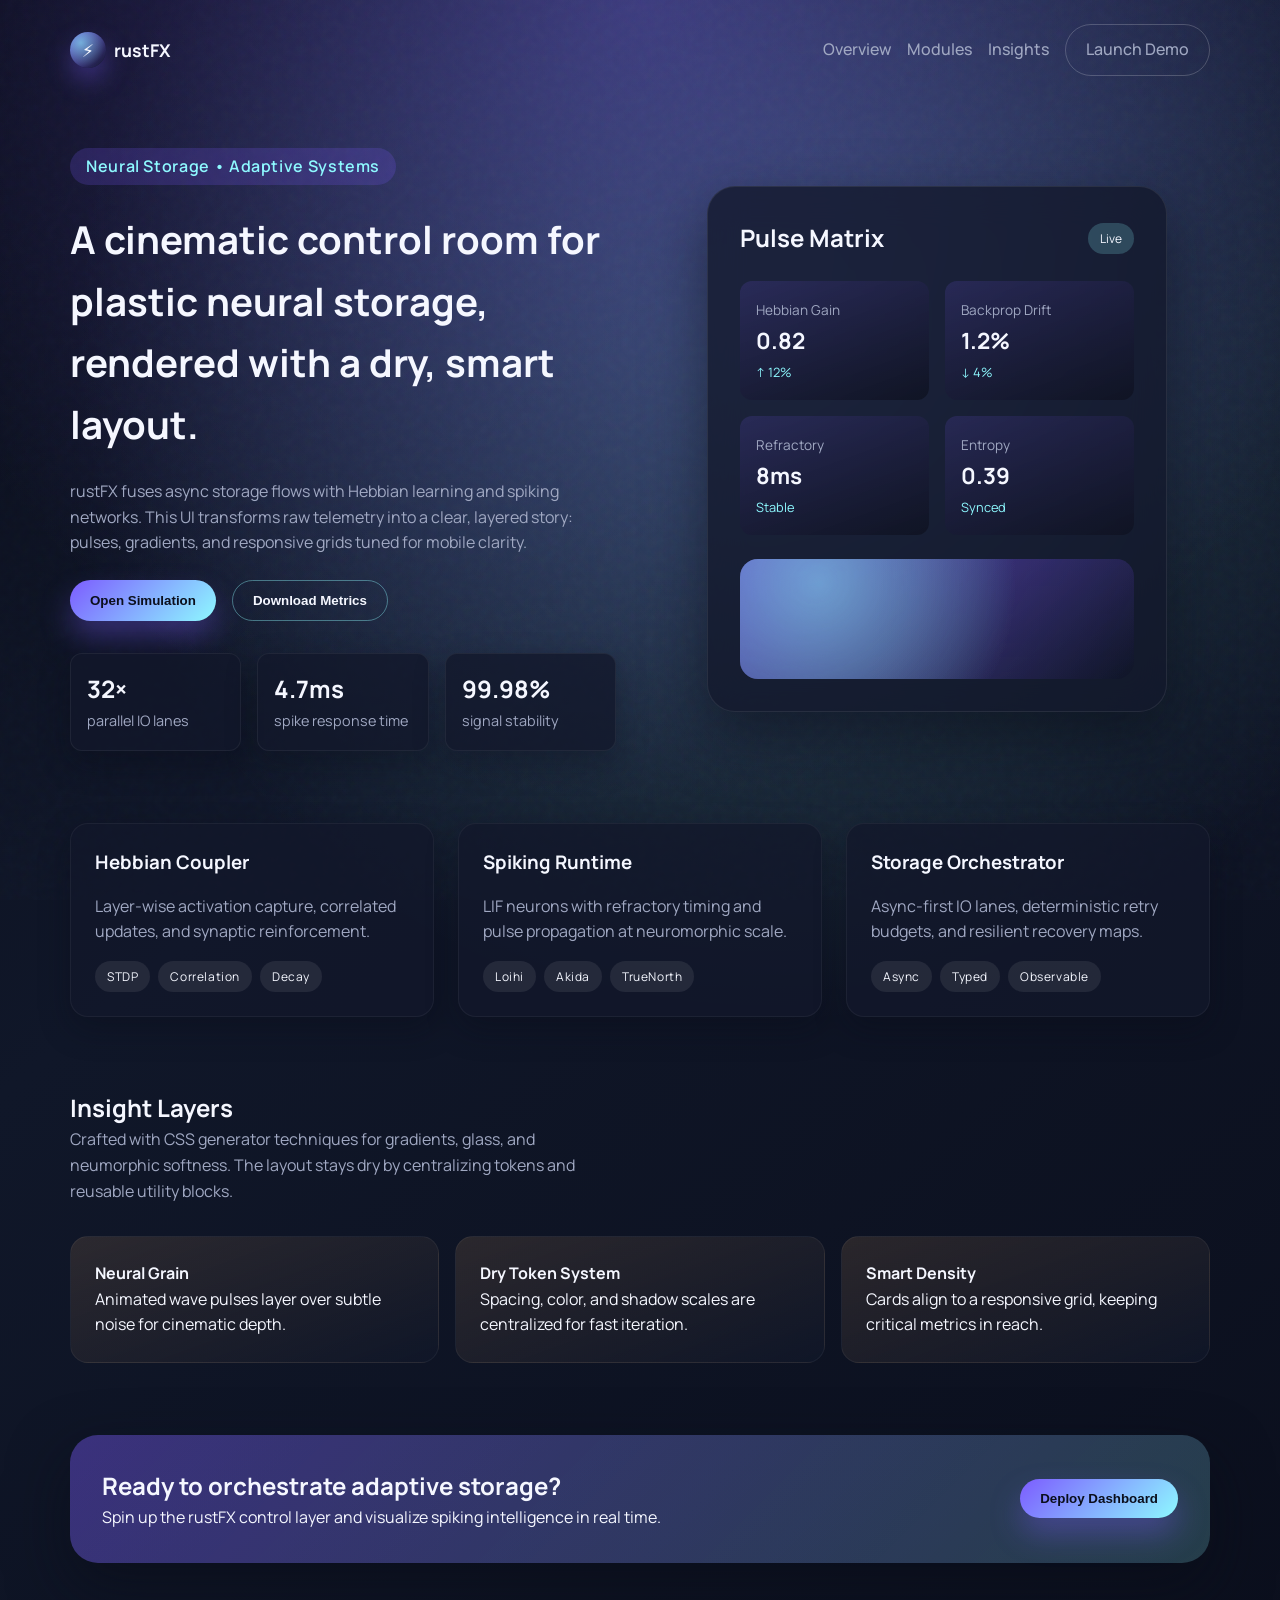
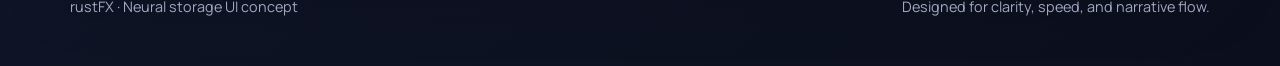
==== ui/index.html @ 8ecccffa "Add cinematic rustFX UI concept" ====
<!doctype html>
<html lang="en">
  <head>
    <meta charset="UTF-8" />
    <meta name="viewport" content="width=device-width, initial-scale=1" />
    <title>rustFX · Neural Storage Interface</title>
    <link rel="stylesheet" href="styles.css" />
    <link rel="preconnect" href="https://fonts.googleapis.com" />
    <link rel="preconnect" href="https://fonts.gstatic.com" crossorigin />
    <link
      href="https://fonts.googleapis.com/css2?family=Manrope:wght@300;400;500;600;700&display=swap"
      rel="stylesheet"
    />
  </head>
  <body>
    <div class="background-glow"></div>
    <header class="shell">
      <nav class="nav">
        <div class="brand">
          <span class="brand__glyph">⚡</span>
          rustFX
        </div>
        <div class="nav__links">
          <a href="#overview">Overview</a>
          <a href="#modules">Modules</a>
          <a href="#insights">Insights</a>
          <a class="button button--ghost" href="#cta">Launch Demo</a>
        </div>
      </nav>
    </header>

    <main class="shell">
      <section id="overview" class="hero">
        <div class="hero__content">
          <span class="pill">Neural Storage • Adaptive Systems</span>
          <h1>
            A cinematic control room for plastic neural storage, rendered with a dry, smart layout.
          </h1>
          <p>
            rustFX fuses async storage flows with Hebbian learning and spiking networks. This UI
            transforms raw telemetry into a clear, layered story: pulses, gradients, and responsive
            grids tuned for mobile clarity.
          </p>
          <div class="hero__actions">
            <button class="button">Open Simulation</button>
            <button class="button button--secondary">Download Metrics</button>
          </div>
          <div class="hero__stats">
            <div>
              <h3>32×</h3>
              <span>parallel IO lanes</span>
            </div>
            <div>
              <h3>4.7ms</h3>
              <span>spike response time</span>
            </div>
            <div>
              <h3>99.98%</h3>
              <span>signal stability</span>
            </div>
          </div>
        </div>
        <div class="hero__panel">
          <div class="panel">
            <div class="panel__header">
              <h2>Pulse Matrix</h2>
              <span class="badge">Live</span>
            </div>
            <div class="panel__grid">
              <div class="metric">
                <span>Hebbian Gain</span>
                <strong>0.82</strong>
                <em>↑ 12%</em>
              </div>
              <div class="metric">
                <span>Backprop Drift</span>
                <strong>1.2%</strong>
                <em>↓ 4%</em>
              </div>
              <div class="metric">
                <span>Refractory</span>
                <strong>8ms</strong>
                <em>Stable</em>
              </div>
              <div class="metric">
                <span>Entropy</span>
                <strong>0.39</strong>
                <em>Synced</em>
              </div>
            </div>
            <div class="panel__chart">
              <div class="wave"></div>
              <div class="wave wave--delay"></div>
            </div>
          </div>
        </div>
      </section>

      <section id="modules" class="grid">
        <article class="card">
          <h3>Hebbian Coupler</h3>
          <p>Layer-wise activation capture, correlated updates, and synaptic reinforcement.</p>
          <div class="chip-row">
            <span class="chip">STDP</span>
            <span class="chip">Correlation</span>
            <span class="chip">Decay</span>
          </div>
        </article>
        <article class="card">
          <h3>Spiking Runtime</h3>
          <p>LIF neurons with refractory timing and pulse propagation at neuromorphic scale.</p>
          <div class="chip-row">
            <span class="chip">Loihi</span>
            <span class="chip">Akida</span>
            <span class="chip">TrueNorth</span>
          </div>
        </article>
        <article class="card">
          <h3>Storage Orchestrator</h3>
          <p>Async-first IO lanes, deterministic retry budgets, and resilient recovery maps.</p>
          <div class="chip-row">
            <span class="chip">Async</span>
            <span class="chip">Typed</span>
            <span class="chip">Observable</span>
          </div>
        </article>
      </section>

      <section id="insights" class="insights">
        <div class="insights__header">
          <h2>Insight Layers</h2>
          <p>
            Crafted with CSS generator techniques for gradients, glass, and neumorphic softness.
            The layout stays dry by centralizing tokens and reusable utility blocks.
          </p>
        </div>
        <div class="insights__grid">
          <div class="insight">
            <h4>Neural Grain</h4>
            <p>Animated wave pulses layer over subtle noise for cinematic depth.</p>
          </div>
          <div class="insight">
            <h4>Dry Token System</h4>
            <p>Spacing, color, and shadow scales are centralized for fast iteration.</p>
          </div>
          <div class="insight">
            <h4>Smart Density</h4>
            <p>Cards align to a responsive grid, keeping critical metrics in reach.</p>
          </div>
        </div>
      </section>

      <section id="cta" class="cta">
        <div>
          <h2>Ready to orchestrate adaptive storage?</h2>
          <p>Spin up the rustFX control layer and visualize spiking intelligence in real time.</p>
        </div>
        <button class="button">Deploy Dashboard</button>
      </section>
    </main>

    <footer class="shell footer">
      <span>rustFX · Neural storage UI concept</span>
      <span>Designed for clarity, speed, and narrative flow.</span>
    </footer>
  </body>
</html>
---- ui/styles.css ----
:root {
  color-scheme: dark;
  --bg: #0b0f1d;
  --bg-soft: #12182b;
  --bg-card: rgba(18, 24, 43, 0.78);
  --accent: #7c5cff;
  --accent-strong: #8ef9ff;
  --accent-warm: #ffb86c;
  --text: #f5f7ff;
  --muted: #a0a8c2;
  --shadow: 0 24px 60px rgba(9, 12, 24, 0.55);
  --shadow-soft: 0 12px 30px rgba(10, 12, 24, 0.35);
  --radius-lg: 28px;
  --radius-md: 18px;
  --radius-sm: 12px;
  --space-1: 8px;
  --space-2: 16px;
  --space-3: 24px;
  --space-4: 32px;
  --space-5: 48px;
  --space-6: 72px;
}

* {
  box-sizing: border-box;
  margin: 0;
  padding: 0;
}

body {
  font-family: "Manrope", system-ui, sans-serif;
  background: radial-gradient(circle at top, rgba(124, 92, 255, 0.35), transparent 45%),
    radial-gradient(circle at 60% 20%, rgba(142, 249, 255, 0.22), transparent 45%),
    linear-gradient(140deg, #0a0d1a 0%, #101729 40%, #0b0f1d 100%);
  color: var(--text);
  min-height: 100vh;
  line-height: 1.6;
}

.background-glow {
  position: fixed;
  inset: 0;
  background: url("data:image/svg+xml,%3Csvg xmlns='http://www.w3.org/2000/svg' viewBox='0 0 120 120'%3E%3Cfilter id='n'%3E%3CfeTurbulence type='fractalNoise' baseFrequency='0.9' numOctaves='3'/%3E%3C/filter%3E%3Crect width='120' height='120' filter='url(%23n)' opacity='0.12'/%3E%3C/svg%3E");
  mix-blend-mode: soft-light;
  pointer-events: none;
  z-index: 0;
}

.shell {
  width: min(1140px, 92vw);
  margin: 0 auto;
  position: relative;
  z-index: 1;
}

.nav {
  display: flex;
  align-items: center;
  justify-content: space-between;
  padding: var(--space-3) 0;
}

.nav__links {
  display: flex;
  gap: var(--space-2);
  align-items: center;
}

.nav a {
  color: var(--muted);
  text-decoration: none;
  font-weight: 500;
  transition: color 0.2s ease;
}

.nav a:hover {
  color: var(--text);
}

.brand {
  display: flex;
  align-items: center;
  gap: var(--space-1);
  font-weight: 700;
  font-size: 1.1rem;
}

.brand__glyph {
  display: grid;
  place-items: center;
  width: 36px;
  height: 36px;
  border-radius: 50%;
  background: radial-gradient(circle at 30% 30%, rgba(142, 249, 255, 0.6), transparent 70%),
    linear-gradient(135deg, rgba(124, 92, 255, 0.8), rgba(18, 24, 43, 0.8));
  box-shadow: 0 12px 24px rgba(124, 92, 255, 0.35);
}

.hero {
  display: grid;
  grid-template-columns: repeat(auto-fit, minmax(280px, 1fr));
  gap: var(--space-5);
  align-items: center;
  padding: var(--space-5) 0 var(--space-6);
}

.hero__content h1 {
  font-size: clamp(2.2rem, 3vw, 3.4rem);
  margin-bottom: var(--space-3);
}

.hero__content p {
  color: var(--muted);
  margin-bottom: var(--space-3);
}

.hero__actions {
  display: flex;
  flex-wrap: wrap;
  gap: var(--space-2);
  margin-bottom: var(--space-4);
}

.hero__stats {
  display: grid;
  grid-template-columns: repeat(auto-fit, minmax(140px, 1fr));
  gap: var(--space-2);
}

.hero__stats div {
  background: var(--bg-card);
  border-radius: var(--radius-sm);
  padding: var(--space-2);
  box-shadow: var(--shadow-soft);
  border: 1px solid rgba(255, 255, 255, 0.06);
}

.hero__stats h3 {
  font-size: 1.5rem;
}

.hero__stats span {
  color: var(--muted);
  font-size: 0.9rem;
}

.pill {
  display: inline-flex;
  align-items: center;
  padding: 6px 16px;
  border-radius: 999px;
  background: rgba(124, 92, 255, 0.2);
  color: var(--accent-strong);
  font-weight: 600;
  letter-spacing: 0.04em;
  margin-bottom: var(--space-3);
}

.hero__panel {
  display: flex;
  justify-content: center;
}

.panel {
  width: min(460px, 100%);
  padding: var(--space-4);
  border-radius: var(--radius-lg);
  background: var(--bg-card);
  border: 1px solid rgba(255, 255, 255, 0.08);
  box-shadow: var(--shadow);
  backdrop-filter: blur(18px);
}

.panel__header {
  display: flex;
  align-items: center;
  justify-content: space-between;
  margin-bottom: var(--space-3);
}

.panel__grid {
  display: grid;
  grid-template-columns: repeat(auto-fit, minmax(160px, 1fr));
  gap: var(--space-2);
}

.metric {
  background: linear-gradient(160deg, rgba(124, 92, 255, 0.15), rgba(15, 19, 34, 0.9));
  padding: var(--space-2);
  border-radius: var(--radius-sm);
}

.metric span {
  color: var(--muted);
  font-size: 0.85rem;
}

.metric strong {
  display: block;
  font-size: 1.4rem;
}

.metric em {
  color: var(--accent-strong);
  font-style: normal;
  font-size: 0.8rem;
}

.panel__chart {
  position: relative;
  height: 120px;
  margin-top: var(--space-3);
  border-radius: var(--radius-md);
  background: linear-gradient(180deg, rgba(124, 92, 255, 0.15), transparent);
  overflow: hidden;
}

.wave {
  position: absolute;
  inset: 0;
  background: radial-gradient(circle at 20% 20%, rgba(142, 249, 255, 0.4), transparent 60%),
    linear-gradient(120deg, rgba(124, 92, 255, 0.4), rgba(11, 15, 29, 0.2));
  animation: drift 6s ease-in-out infinite;
}

.wave--delay {
  animation-delay: 2s;
  opacity: 0.7;
}

.grid {
  display: grid;
  gap: var(--space-3);
  grid-template-columns: repeat(auto-fit, minmax(220px, 1fr));
  margin-bottom: var(--space-6);
}

.card {
  background: var(--bg-card);
  border-radius: var(--radius-md);
  padding: var(--space-3);
  box-shadow: var(--shadow-soft);
  border: 1px solid rgba(255, 255, 255, 0.05);
}

.card p {
  color: var(--muted);
  margin: var(--space-2) 0;
}

.chip-row {
  display: flex;
  flex-wrap: wrap;
  gap: var(--space-1);
}

.chip {
  padding: 6px 12px;
  border-radius: 999px;
  background: rgba(255, 255, 255, 0.08);
  font-size: 0.75rem;
  letter-spacing: 0.05em;
}

.insights {
  display: grid;
  gap: var(--space-4);
  margin-bottom: var(--space-6);
}

.insights__header p {
  color: var(--muted);
  max-width: 520px;
}

.insights__grid {
  display: grid;
  gap: var(--space-2);
  grid-template-columns: repeat(auto-fit, minmax(220px, 1fr));
}

.insight {
  padding: var(--space-3);
  background: linear-gradient(160deg, rgba(255, 184, 108, 0.12), rgba(16, 23, 41, 0.8));
  border-radius: var(--radius-md);
  border: 1px solid rgba(255, 255, 255, 0.05);
}

.cta {
  display: flex;
  flex-wrap: wrap;
  gap: var(--space-3);
  align-items: center;
  justify-content: space-between;
  padding: var(--space-4);
  border-radius: var(--radius-lg);
  background: linear-gradient(135deg, rgba(124, 92, 255, 0.4), rgba(142, 249, 255, 0.2));
  box-shadow: var(--shadow);
}

.footer {
  display: flex;
  justify-content: space-between;
  gap: var(--space-2);
  padding: var(--space-4) 0 var(--space-5);
  color: var(--muted);
  font-size: 0.9rem;
}

.button {
  border: none;
  background: linear-gradient(135deg, var(--accent), var(--accent-strong));
  color: #0b0f1d;
  padding: 12px 20px;
  border-radius: 999px;
  font-weight: 600;
  cursor: pointer;
  box-shadow: 0 16px 30px rgba(124, 92, 255, 0.35);
  transition: transform 0.2s ease, box-shadow 0.2s ease;
}

.button:hover {
  transform: translateY(-1px);
  box-shadow: 0 18px 36px rgba(124, 92, 255, 0.45);
}

.button--secondary {
  background: transparent;
  border: 1px solid rgba(142, 249, 255, 0.4);
  color: var(--text);
  box-shadow: none;
}

.button--ghost {
  border: 1px solid rgba(255, 255, 255, 0.2);
  background: transparent;
  color: var(--text);
  box-shadow: none;
}

.badge {
  background: rgba(142, 249, 255, 0.2);
  padding: 6px 12px;
  border-radius: 999px;
  font-size: 0.75rem;
}

@keyframes drift {
  0% {
    transform: translateX(-10%);
  }
  50% {
    transform: translateX(10%);
  }
  100% {
    transform: translateX(-10%);
  }
}

@media (max-width: 720px) {
  .nav {
    flex-direction: column;
    gap: var(--space-2);
  }

  .nav__links {
    flex-wrap: wrap;
    justify-content: center;
  }

  .footer {
    flex-direction: column;
    align-items: center;
    text-align: center;
  }
}
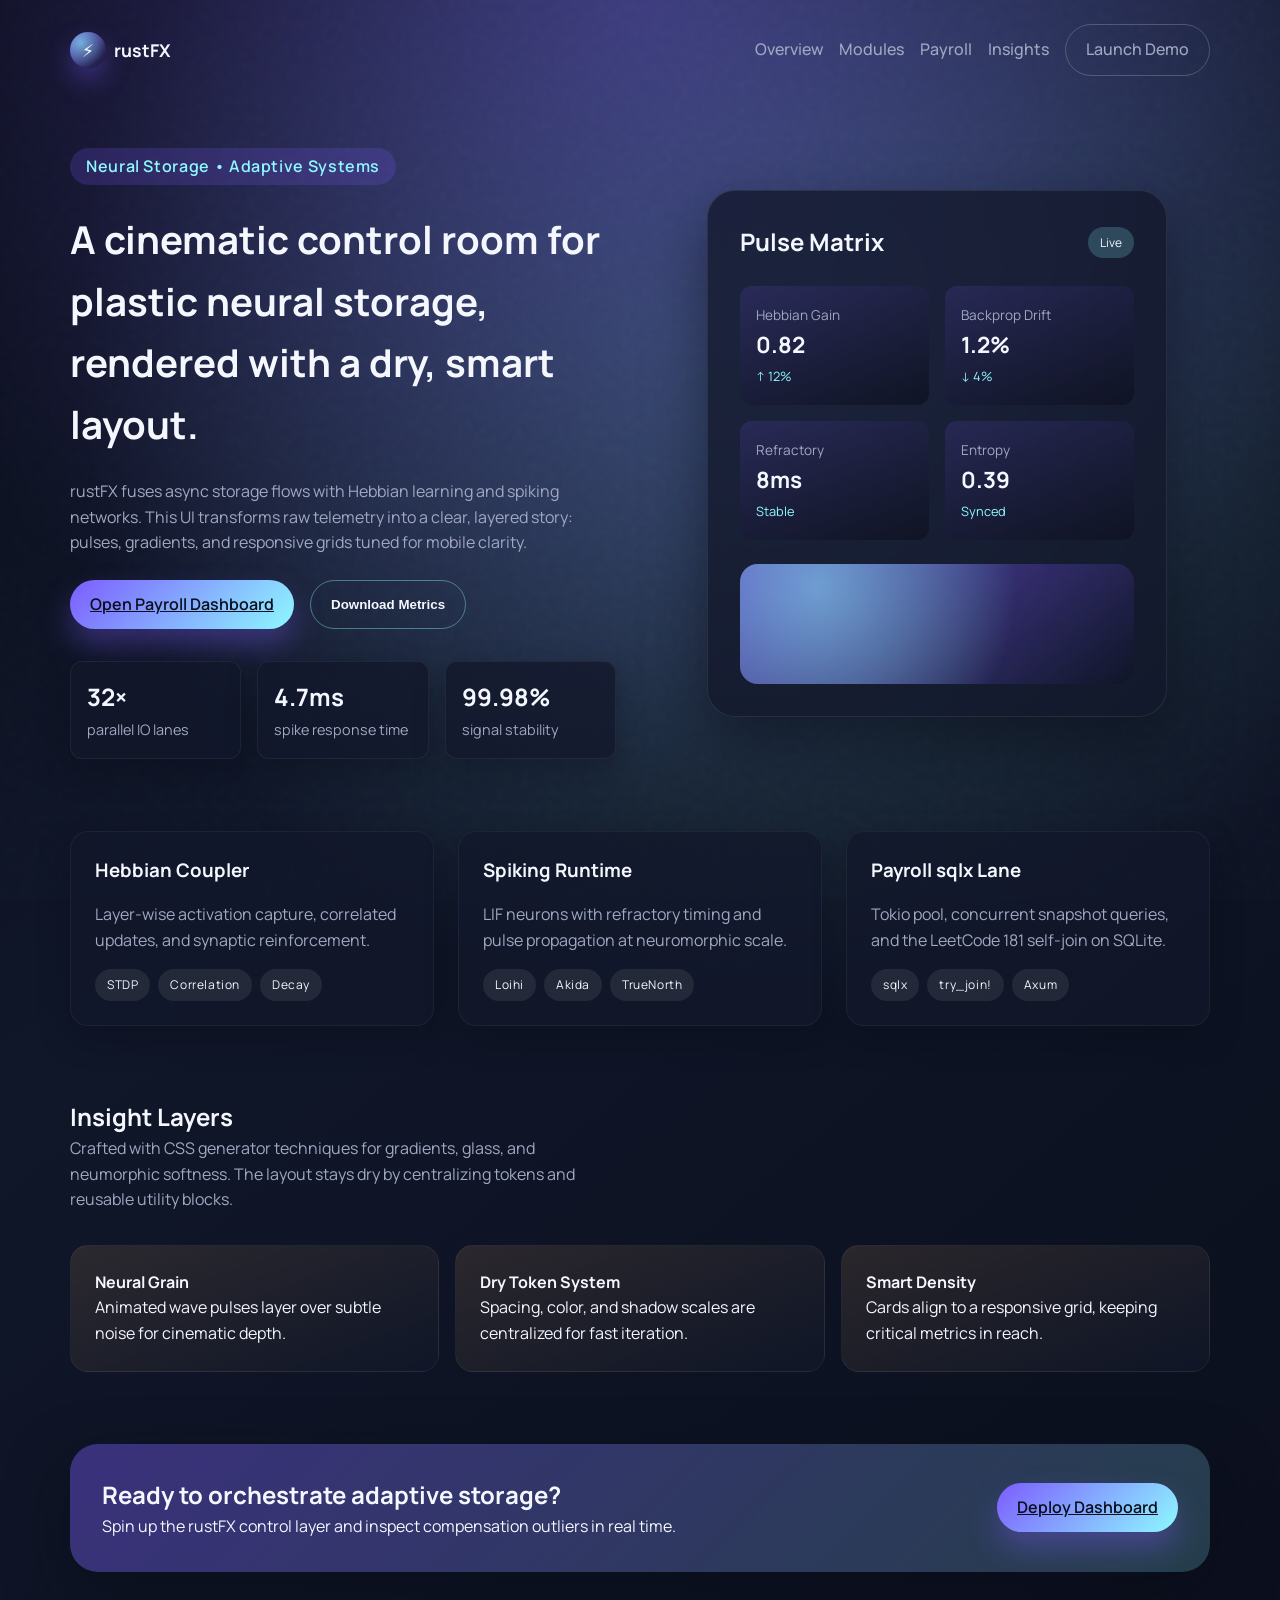
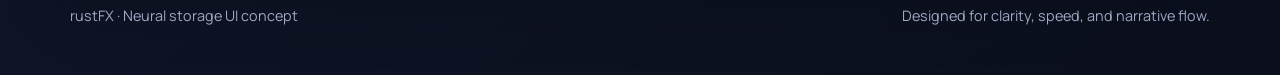
==== commit 496507e7: "Link payroll dashboard and document async sqlx workflow" ====
--- a/ui/index.html
+++ b/ui/index.html
@@ -23,8 +23,9 @@
         <div class="nav__links">
           <a href="#overview">Overview</a>
           <a href="#modules">Modules</a>
+          <a href="payroll.html">Payroll</a>
           <a href="#insights">Insights</a>
-          <a class="button button--ghost" href="#cta">Launch Demo</a>
+          <a class="button button--ghost" href="payroll.html">Launch Demo</a>
         </div>
       </nav>
     </header>
@@ -42,7 +43,7 @@
             grids tuned for mobile clarity.
           </p>
           <div class="hero__actions">
-            <button class="button">Open Simulation</button>
+            <a class="button" href="payroll.html">Open Payroll Dashboard</a>
             <button class="button button--secondary">Download Metrics</button>
           </div>
           <div class="hero__stats">
@@ -116,12 +117,12 @@
           </div>
         </article>
         <article class="card">
-          <h3>Storage Orchestrator</h3>
-          <p>Async-first IO lanes, deterministic retry budgets, and resilient recovery maps.</p>
+          <h3>Payroll sqlx Lane</h3>
+          <p>Tokio pool, concurrent snapshot queries, and the LeetCode 181 self-join on SQLite.</p>
           <div class="chip-row">
-            <span class="chip">Async</span>
-            <span class="chip">Typed</span>
-            <span class="chip">Observable</span>
+            <span class="chip">sqlx</span>
+            <span class="chip">try_join!</span>
+            <span class="chip">Axum</span>
           </div>
         </article>
       </section>
@@ -153,9 +154,9 @@
       <section id="cta" class="cta">
         <div>
           <h2>Ready to orchestrate adaptive storage?</h2>
-          <p>Spin up the rustFX control layer and visualize spiking intelligence in real time.</p>
+          <p>Spin up the rustFX control layer and inspect compensation outliers in real time.</p>
         </div>
-        <button class="button">Deploy Dashboard</button>
+        <a class="button" href="payroll.html">Deploy Dashboard</a>
       </section>
     </main>
 
